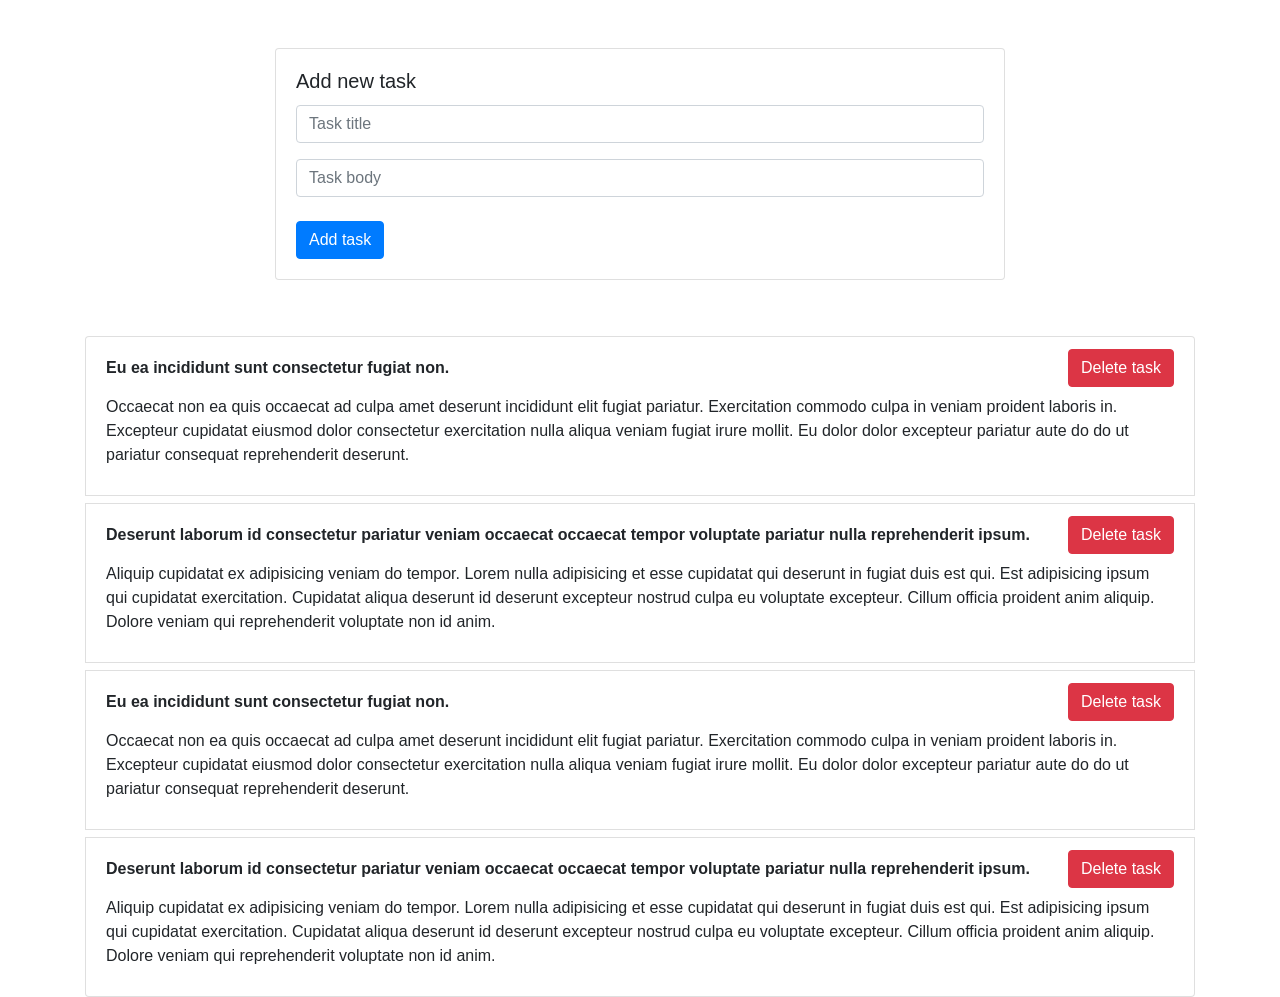
==== Web-js/ToDo/index.html @ fdc7f94f "toDoPart-1" ====
<!DOCTYPE html>
<html lang="en">
  <head>
    <meta charset="UTF-8" />
    <meta name="viewport" content="width=device-width, initial-scale=1.0" />
    <meta http-equiv="X-UA-Compatible" content="ie=edge" />
    <link
      rel="stylesheet"
      href="https://stackpath.bootstrapcdn.com/bootstrap/4.3.1/css/bootstrap.min.css"
      integrity="sha384-ggOyR0iXCbMQv3Xipma34MD+dH/1fQ784/j6cY/iJTQUOhcWr7x9JvoRxT2MZw1T"
      crossorigin="anonymous"
    />
    <title>Todo List</title>
  </head>
  <body>
    <div class="form-section mt-5">
      <div class="container">
        <div class="row">
          <div class="col col-8 mx-auto">
            <div class="card">
              <div class="card-body">
                <h5 class="card-title">Add new task</h5>
                <form name="addTask">
                  <input
                    type="text"
                    name="title"
                    id="title"
                    class="form-control"
                    placeholder="Task title"
                  />
                  <input
                    type="text"
                    name="body"
                    id="body"
                    class="form-control mt-3"
                    placeholder="Task body"
                  />
                  <button type="submit" class="btn btn-primary mt-4">
                    Add task
                  </button>
                </form>
              </div>
            </div>
          </div>
        </div>
      </div>
    </div>
    <div class="tasks-list-section mt-5">
      <div class="container">
        <ul class="list-group">
        </ul>
      </div>
    </div>
    <script src="app.js"></script>
  </body>
</html>
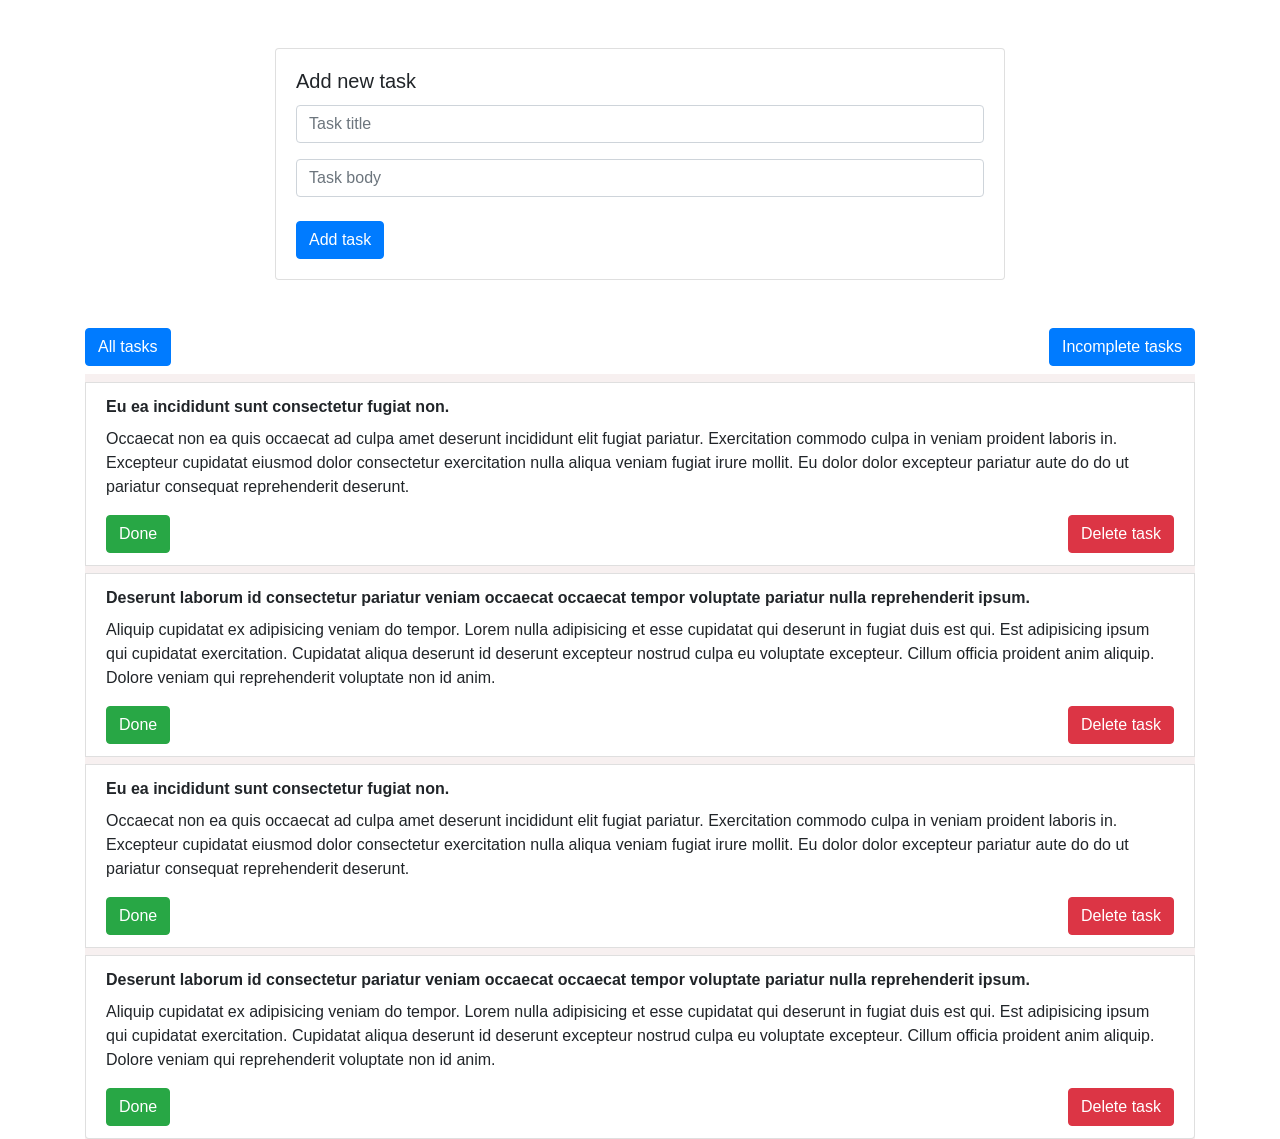
==== commit e4301660: "todo-hometask" ====
--- a/Web-js/ToDo/index.html
+++ b/Web-js/ToDo/index.html
@@ -10,6 +10,7 @@
       integrity="sha384-ggOyR0iXCbMQv3Xipma34MD+dH/1fQ784/j6cY/iJTQUOhcWr7x9JvoRxT2MZw1T"
       crossorigin="anonymous"
     />
+    <link rel="stylesheet" href="style.css">
     <title>Todo List</title>
   </head>
   <body>
@@ -44,10 +45,15 @@
           </div>
         </div>
       </div>
-    </div>
+    </div>  
     <div class="tasks-list-section mt-5">
       <div class="container">
+        <div class="d-flex justify-content-between mb-2">
+          <button class="btn btn-primary all-tasks">All tasks</button>
+          <button class="btn btn-primary incomplete-tasks">Incomplete tasks</button>
+        </div>
         <ul class="list-group">
+          <li class="list-group-item mt-2 d-none title-empty">Список пуст </li>
         </ul>
       </div>
     </div>
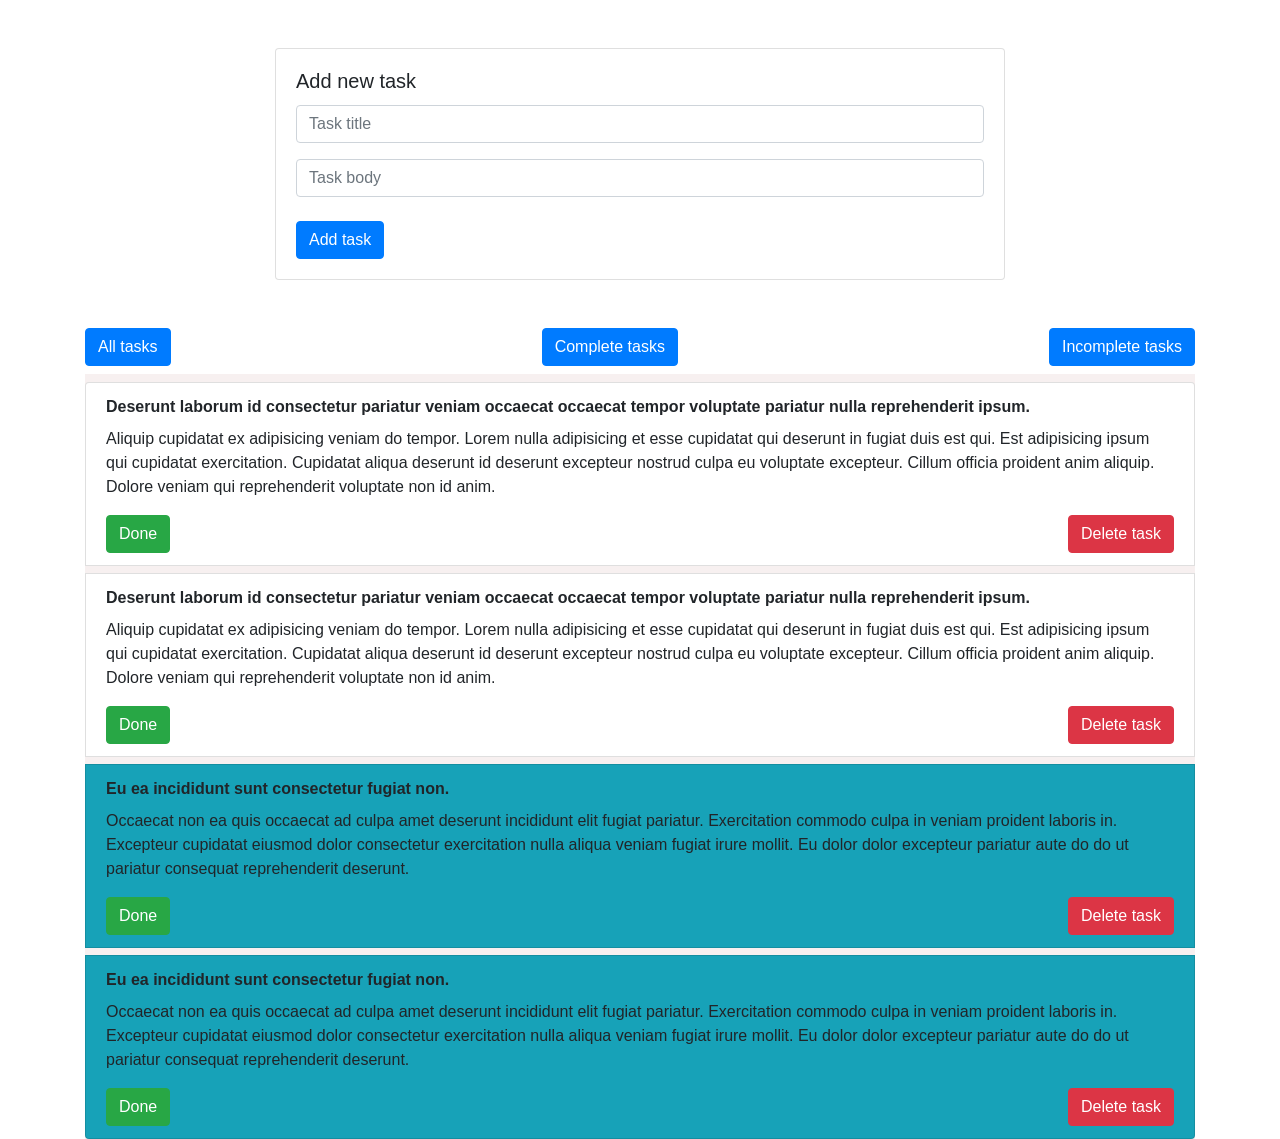
==== commit ccff306b: "fix toDo" ====
--- a/Web-js/ToDo/index.html
+++ b/Web-js/ToDo/index.html
@@ -50,10 +50,14 @@
       <div class="container">
         <div class="d-flex justify-content-between mb-2">
           <button class="btn btn-primary all-tasks">All tasks</button>
+          <button class="btn btn-primary complete-tasks">Сomplete tasks</button>
           <button class="btn btn-primary incomplete-tasks">Incomplete tasks</button>
         </div>
         <ul class="list-group">
-          <li class="list-group-item mt-2 d-none title-empty">Список пуст </li>
+          <li class="list-group-item mt-2 d-none title-empty">Список пуст</li>
+        </ul> 
+        <ul class="list-group title-empty d-none">
+          <li class="list-group-item mt-2 ">Список пуст</li>
         </ul>
       </div>
     </div>
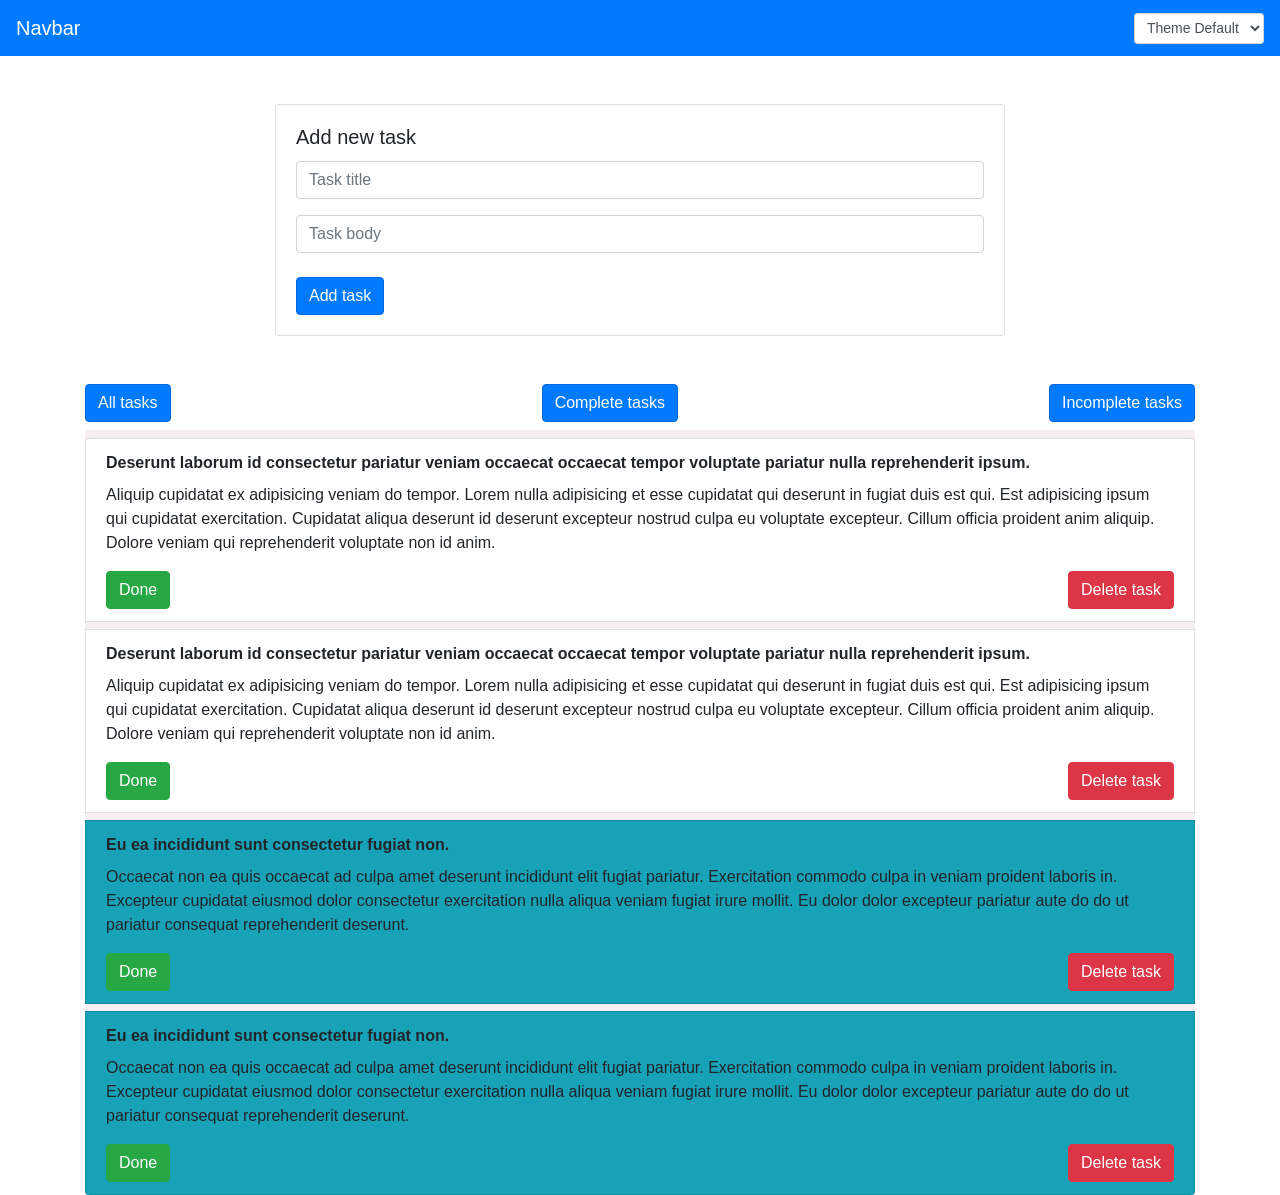
==== commit 6de6fe1c: "selectedTheme" ====
--- a/Web-js/ToDo/index.html
+++ b/Web-js/ToDo/index.html
@@ -14,6 +14,16 @@
     <title>Todo List</title>
   </head>
   <body>
+    <nav class="header navbar navbar-dark bg-primary">
+      <a class="navbar-brand">Navbar</a>
+      <form class="form-inline">
+        <select class="form-control form-control-sm" id="themeSelect">
+          <option value="default">Theme Default</option>
+          <option value="light">Theme Light</option>
+          <option value="dark">Theme Dark</option>
+        </select>
+      </form>
+    </nav>
     <div class="form-section mt-5">
       <div class="container">
         <div class="row">
--- a/Web-js/ToDo/style.css
+++ b/Web-js/ToDo/style.css
@@ -0,0 +1,74 @@
+:root {
+    --base-text-color: #212529;
+    --header-bg: #007bff;
+    --header-text-color: #fff;
+    --default-btn-bg: #007bff;
+    --default-btn-text-color: #fff;
+    --default-btn-hover-bg: #0069d9;
+    --default-btn-border-color: #0069d9;
+    --danger-btn-bg: #dc3545;
+    --danger-btn-text-color: #fff;
+    --danger-btn-hover-bg: #bd2130;
+    --danger-btn-border-color: #dc3545;
+    --input-border-color: #ced4da;
+    --input-bg-color: #fff;
+    --input-text-color: #495057;
+    --input-focus-bg-color: #fff;
+    --input-focus-text-color: #495057;
+    --input-focus-border-color: #80bdff;
+    --input-focus-box-shadow: 0 0 0 0.2rem rgba(0, 123, 255, 0.25);
+  }
+  
+  body {
+    color: var(--base-text-color);
+  }
+  
+  .navbar {
+    background: var(--header-bg) !important;
+  }
+  
+  .header .navbar-brand {
+    color: var(--header-text-color) !important;
+  }
+  
+  .btn.btn-primary,
+  .btn-primary:not(:disabled):not(.disabled):active {
+    color: var(--default-btn-text-color);
+    background-color: var(--default-btn-bg);
+    border-color: var(--default-btn-border-color);
+  }
+  .btn-primary:not(:disabled):not(.disabled):active:focus {
+    box-shadow: var(--default-btn-focus-box-shadow);
+  }
+  .btn.btn-primary:hover {
+    color: var(--default-btn-text-color);
+    background-color: var(--default-btn-hover-bg);
+    border-color: var(--default-btn-border-color);
+  }
+  
+  .btn.btn-danger,
+  .btn-danger:not(:disabled):not(.disabled):active {
+    color: var(--danger-btn-text-color);
+    background-color: var(--danger-btn-bg);
+    border-color: var(--danger-btn-border-color);
+  }
+  
+  .btn.btn-danger:hover {
+    color: var(--danger-btn-text-color);
+    background-color: var(--danger-btn-hover-bg);
+    border-color: var(--danger-btn-border-color);
+  }
+  
+  .form-control {
+    background: var(--input-bg-color);
+    border-color: var(--input-border-color);
+    color: var(--input-text-color);
+  }
+  
+  .form-control:focus {
+    color: var(--input-focus-text-color);
+    background-color: var(--input-focus-bg-color);
+    border-color: var(--input-focus-border-color);
+    box-shadow: var(--input-focus-box-shadow);
+  }
+  
